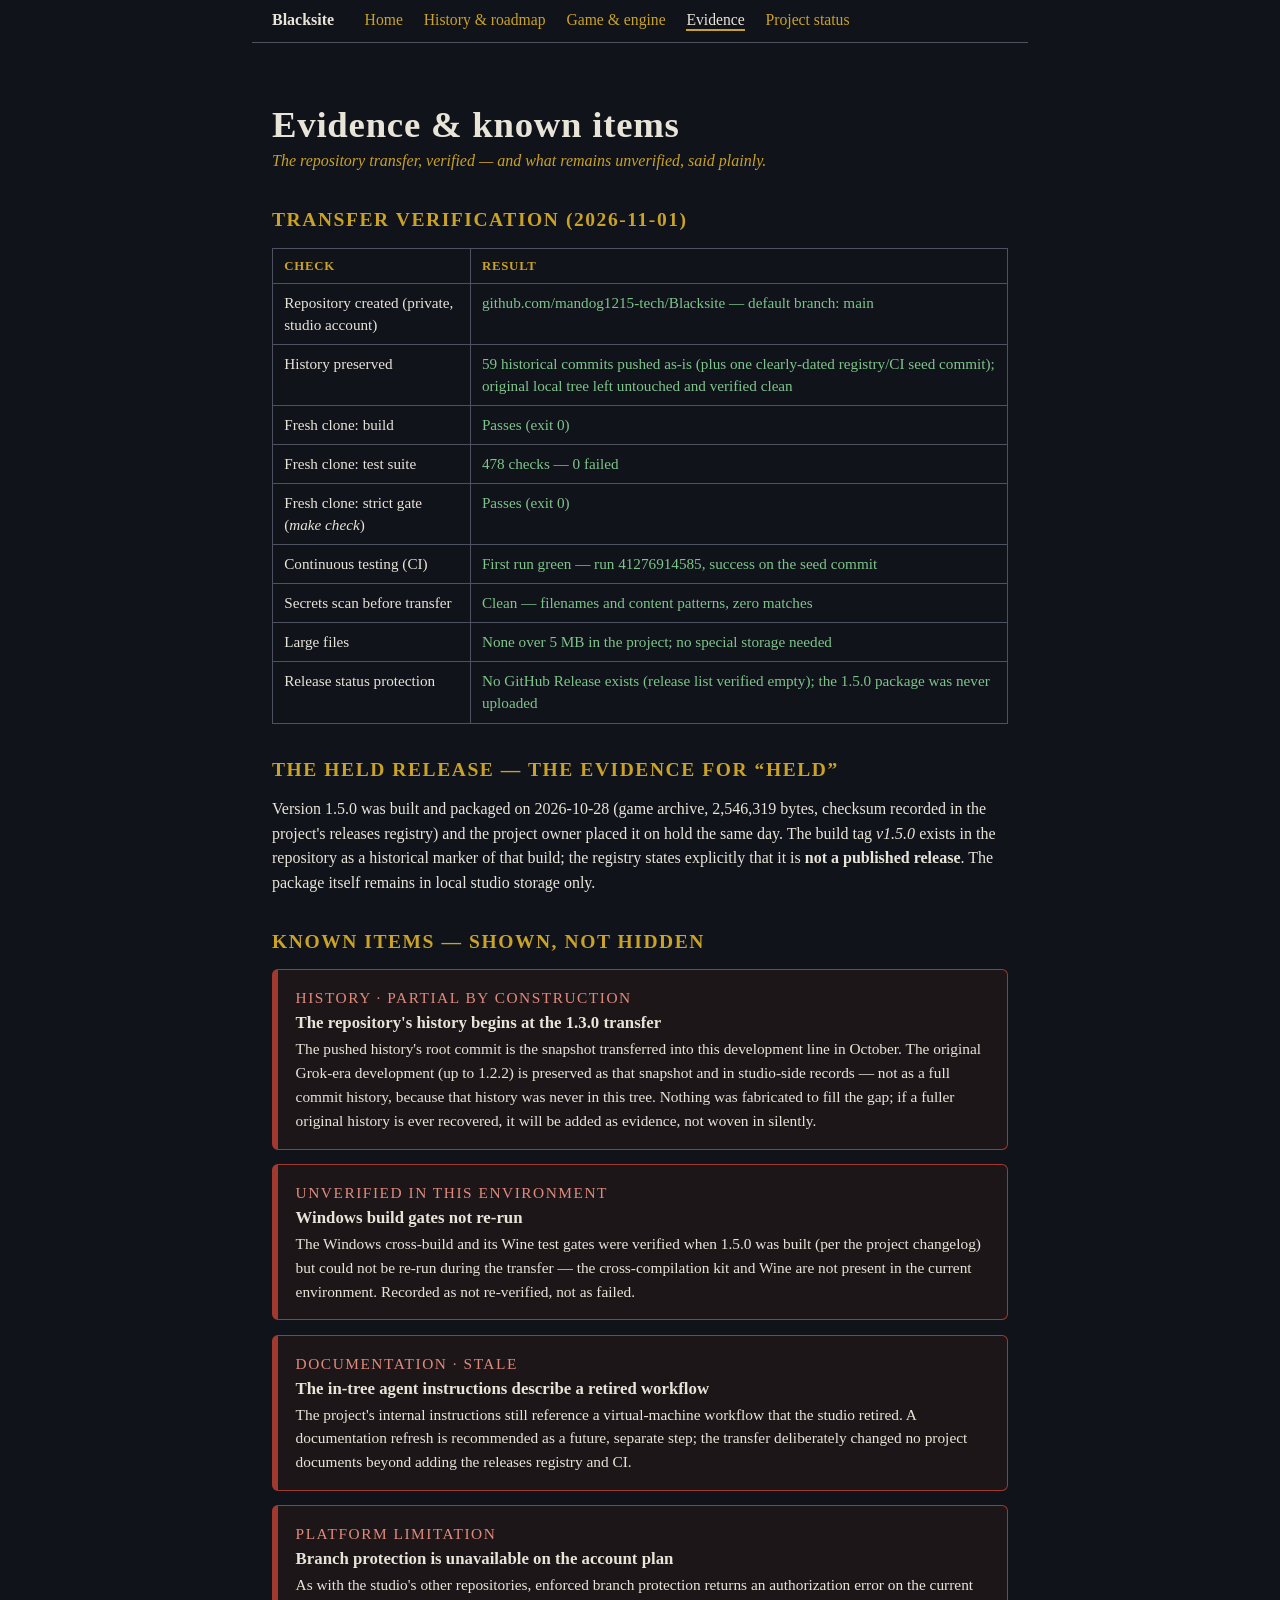
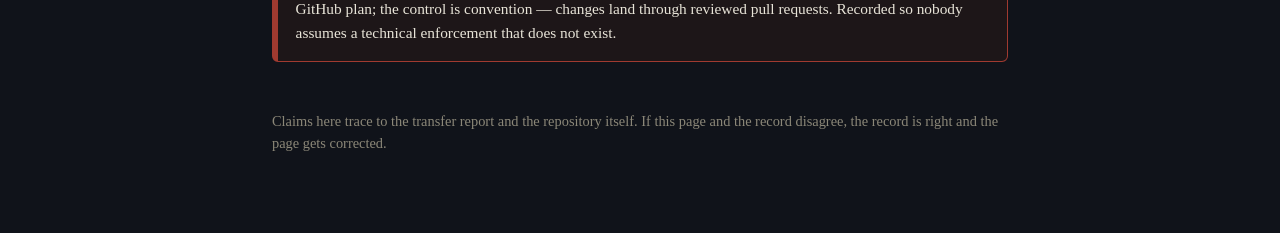
==== evidence.html @ e1870159 "Blacksite public hub: verified game/engine pages, transfer evidence, held-release status, history & " ====
<!DOCTYPE html>
<html lang="en">
<head>
<meta charset="utf-8">
<meta name="viewport" content="width=device-width, initial-scale=1">
<title>Blacksite — evidence &amp; known items</title>
<link rel="stylesheet" href="style.css">
</head>
<body>
<nav class="top">
  <span class="brand">Blacksite</span>
  <a href="index.html">Home</a>
  <a href="roadmap.html">History &amp; roadmap</a>
  <a href="systems.html">Game &amp; engine</a>
  <a class="here" href="evidence.html">Evidence</a>
  <a href="status.html">Project status</a>
</nav>
<main>
  <h1>Evidence &amp; known items</h1>
  <p class="tag">The repository transfer, verified — and what remains unverified, said plainly.</p>

  <h2>Transfer verification (2026-11-01)</h2>
  <table>
    <tr><th>Check</th><th>Result</th></tr>
    <tr><td>Repository created (private, studio account)</td><td class="ok">github.com/mandog1215-tech/Blacksite — default branch: main</td></tr>
    <tr><td>History preserved</td><td class="ok">59 historical commits pushed as-is (plus one clearly-dated registry/CI seed commit); original local tree left untouched and verified clean</td></tr>
    <tr><td>Fresh clone: build</td><td class="ok">Passes (exit 0)</td></tr>
    <tr><td>Fresh clone: test suite</td><td class="ok">478 checks — 0 failed</td></tr>
    <tr><td>Fresh clone: strict gate (<em>make check</em>)</td><td class="ok">Passes (exit 0)</td></tr>
    <tr><td>Continuous testing (CI)</td><td class="ok">First run green — run 41276914585, success on the seed commit</td></tr>
    <tr><td>Secrets scan before transfer</td><td class="ok">Clean — filenames and content patterns, zero matches</td></tr>
    <tr><td>Large files</td><td class="ok">None over 5 MB in the project; no special storage needed</td></tr>
    <tr><td>Release status protection</td><td class="ok">No GitHub Release exists (release list verified empty); the 1.5.0 package was never uploaded</td></tr>
  </table>

  <h2>The held release — the evidence for “held”</h2>
  <p>Version 1.5.0 was built and packaged on 2026-10-28 (game archive, 2,546,319
  bytes, checksum recorded in the project's releases registry) and the project owner
  placed it on hold the same day. The build tag <em>v1.5.0</em> exists in the
  repository as a historical marker of that build; the registry states explicitly
  that it is <strong>not a published release</strong>. The package itself remains in
  local studio storage only.</p>

  <h2>Known items — shown, not hidden</h2>
  <div class="card gap"><p class="st">History · Partial by construction</p>
    <h3>The repository's history begins at the 1.3.0 transfer</h3>
    <p>The pushed history's root commit is the snapshot transferred into this
    development line in October. The original Grok-era development (up to 1.2.2) is
    preserved as that snapshot and in studio-side records — not as a full commit
    history, because that history was never in this tree. Nothing was fabricated to
    fill the gap; if a fuller original history is ever recovered, it will be added
    as evidence, not woven in silently.</p></div>

  <div class="card gap"><p class="st">Unverified in this environment</p>
    <h3>Windows build gates not re-run</h3>
    <p>The Windows cross-build and its Wine test gates were verified when 1.5.0 was
    built (per the project changelog) but could not be re-run during the transfer —
    the cross-compilation kit and Wine are not present in the current environment.
    Recorded as not re-verified, not as failed.</p></div>

  <div class="card gap"><p class="st">Documentation · Stale</p>
    <h3>The in-tree agent instructions describe a retired workflow</h3>
    <p>The project's internal instructions still reference a virtual-machine
    workflow that the studio retired. A documentation refresh is recommended as a
    future, separate step; the transfer deliberately changed no project documents
    beyond adding the releases registry and CI.</p></div>

  <div class="card gap"><p class="st">Platform limitation</p>
    <h3>Branch protection is unavailable on the account plan</h3>
    <p>As with the studio's other repositories, enforced branch protection returns
    an authorization error on the current GitHub plan; the control is convention —
    changes land through reviewed pull requests. Recorded so nobody assumes a
    technical enforcement that does not exist.</p></div>

  <footer>
    <p>Claims here trace to the transfer report and the repository itself. If this
    page and the record disagree, the record is right and the page gets corrected.</p>
  </footer>
</main>
</body>
</html>
---- style.css ----
/* AirportSim public site — shared design system (Hollow Lantern house style) */
body { font-family: Georgia, 'Times New Roman', serif; margin: 0; background: #10131a; color: #e8e4d8; }
main { max-width: 46rem; margin: 0 auto; padding: 2.2rem 1.25rem 4rem; }
h1 { font-size: 2.3rem; margin-bottom: 0.2rem; letter-spacing: 0.02em; }
.tag { color: #c9a227; font-style: italic; margin-top: 0; }
h2 { color: #c9a227; margin-top: 2.2rem; font-size: 1.22rem; text-transform: uppercase; letter-spacing: 0.08em; }
h3 { font-size: 1.05rem; }
p, li { line-height: 1.55; }
a { color: #c9a227; }
footer { margin-top: 3rem; color: #8b8778; font-size: 0.9rem; }
nav.top { border-bottom: 1px solid #4c5261; padding: 0.7rem 1.25rem; display: flex; flex-wrap: wrap; gap: 0.4rem 1.3rem; max-width: 46rem; margin: 0 auto; }
nav.top a { text-decoration: none; font-size: 0.98rem; }
nav.top a.here { color: #e8e4d8; border-bottom: 2px solid #c9a227; }
nav.top .brand { font-weight: bold; color: #e8e4d8; margin-right: 0.6rem; }
.status { border: 1px solid #c9a227; padding: 0.9rem 1.1rem; border-radius: 6px; background: #171b26; }
figure { margin: 1.4rem 0; }
figure img { width: 100%; border: 1px solid #4c5261; border-radius: 6px; display: block; }
figcaption { color: #bdb8a6; font-size: 0.92rem; line-height: 1.5; margin-top: 0.5rem; }
figcaption strong { color: #e8e4d8; }
.nums { display: flex; flex-wrap: wrap; gap: 0.6rem; margin: 1rem 0; }
.nums div { border: 1px solid #4c5261; border-radius: 6px; background: #171b26; padding: 0.6rem 0.9rem; }
.nums b { display: block; font-size: 1.25rem; color: #c9a227; }
.nums span { font-size: 0.85rem; color: #bdb8a6; }
.card { border: 1px solid #4c5261; border-left: 6px solid #4c5261; border-radius: 6px; background: #171b26; padding: 0.8rem 1.1rem; margin: 0.9rem 0; }
.card h3 { margin: 0 0 0.25rem; }
.card p { margin: 0.2rem 0; font-size: 0.96rem; }
.st { font-size: 0.78rem; text-transform: uppercase; letter-spacing: 0.1em; color: #bdb8a6; }
.st.ok { color: #7fc48a; } .st.mid { color: #c9a227; } .st.low { color: #8b8778; } .st.no { color: #e08a7d; }
.gap { border-color: #a03a30; border-left-color: #a03a30; background: #1d1618; }
.gap .st { color: #e08a7d; }
table { border-collapse: collapse; width: 100%; margin: 1rem 0; font-size: 0.95rem; }
th, td { border: 1px solid #4c5261; padding: 0.5rem 0.7rem; text-align: left; vertical-align: top; line-height: 1.45; }
th { color: #c9a227; text-transform: uppercase; letter-spacing: 0.06em; font-size: 0.8rem; }
.ok { color: #7fc48a; } .bad { color: #e08a7d; }
.diagram { border: 1px solid #4c5261; border-radius: 6px; background: #171b26; padding: 1rem; margin: 1.2rem 0; overflow-x: auto; }
.diagram p.cap { color: #bdb8a6; font-size: 0.9rem; margin: 0.6rem 0 0; }
svg text { font-family: Georgia, serif; }
.stage { border: 1px solid #4c5261; border-left: 6px solid #4c5261; border-radius: 6px; background: #171b26; padding: 0.8rem 1.1rem; margin: 0 0 0.2rem; }
.stage h3 { margin: 0 0 0.25rem; }
.stage p { margin: 0.2rem 0; font-size: 0.95rem; }
.done { border-left-color: #3f7d46; } .done .st { color: #7fc48a; }
.now { border-color: #4a7fb5; border-left-color: #4a7fb5; background: #16202f; } .now .st { color: #9cc0e8; }
.gate { border-left-color: #c9a227; } .gate .st { color: #c9a227; }
.arrow { text-align: center; color: #8b8778; font-size: 1.15rem; line-height: 1.5; }
.arrow small { display: block; font-size: 0.8rem; letter-spacing: 0.04em; }
.legend { display: flex; flex-wrap: wrap; gap: 0.5rem 1.2rem; margin: 1.2rem 0 0.4rem; font-size: 0.92rem; }
.legend span::before { content: ""; display: inline-block; width: 0.8rem; height: 0.8rem; border-radius: 3px; margin-right: 0.45rem; vertical-align: -0.08rem; }
.lg-done::before { background: #3f7d46; } .lg-now::before { background: #4a7fb5; } .lg-gate::before { background: #c9a227; } .lg-next::before { background: #4c5261; }
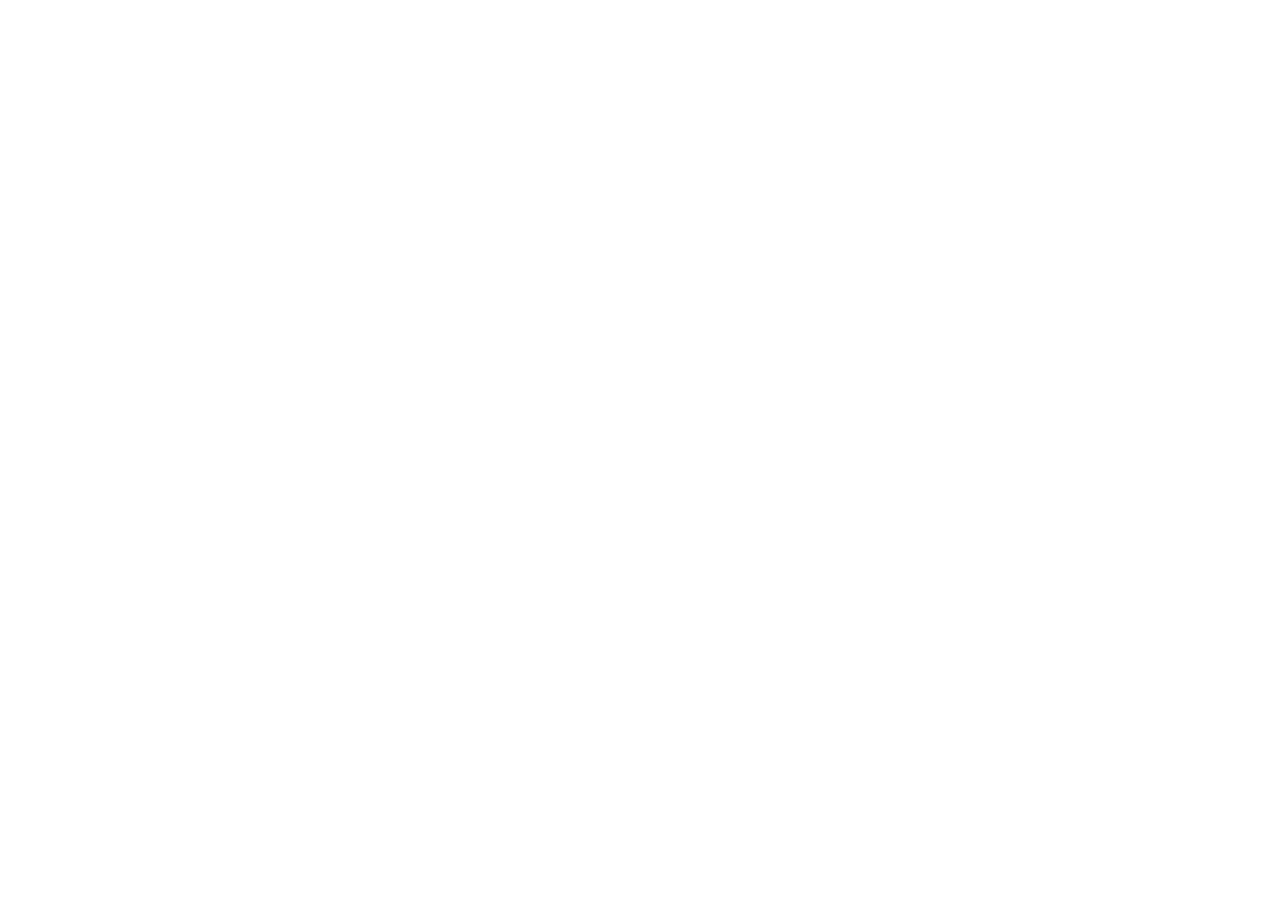
==== commit ff697914: "Cutover: redirect all pages to Hollow Lantern Interactive Authorized by the owner 2026-11-01 after t" ====
--- a/evidence.html
+++ b/evidence.html
@@ -2,80 +2,19 @@
 <html lang="en">
 <head>
 <meta charset="utf-8">
+<title>Moved — Hollow Lantern Interactive</title>
+<meta http-equiv="refresh" content="0; url=https://mandog1215-tech.github.io/hollow-lantern/projects/blacksite/evidence.html">
+<link rel="canonical" href="https://mandog1215-tech.github.io/hollow-lantern/projects/blacksite/evidence.html">
 <meta name="viewport" content="width=device-width, initial-scale=1">
-<title>Blacksite — evidence &amp; known items</title>
-<link rel="stylesheet" href="style.css">
+<style>body{font-family:Georgia,'Times New Roman',serif;background:#0c0e13;color:#ece7d9;margin:0;padding:2.5rem 1.25rem}main{max-width:40rem;margin:0 auto}a{color:#c9a227}h1{font-size:1.6rem}</style>
 </head>
 <body>
-<nav class="top">
-  <span class="brand">Blacksite</span>
-  <a href="index.html">Home</a>
-  <a href="roadmap.html">History &amp; roadmap</a>
-  <a href="systems.html">Game &amp; engine</a>
-  <a class="here" href="evidence.html">Evidence</a>
-  <a href="status.html">Project status</a>
-</nav>
 <main>
-  <h1>Evidence &amp; known items</h1>
-  <p class="tag">The repository transfer, verified — and what remains unverified, said plainly.</p>
-
-  <h2>Transfer verification (2026-11-01)</h2>
-  <table>
-    <tr><th>Check</th><th>Result</th></tr>
-    <tr><td>Repository created (private, studio account)</td><td class="ok">github.com/mandog1215-tech/Blacksite — default branch: main</td></tr>
-    <tr><td>History preserved</td><td class="ok">59 historical commits pushed as-is (plus one clearly-dated registry/CI seed commit); original local tree left untouched and verified clean</td></tr>
-    <tr><td>Fresh clone: build</td><td class="ok">Passes (exit 0)</td></tr>
-    <tr><td>Fresh clone: test suite</td><td class="ok">478 checks — 0 failed</td></tr>
-    <tr><td>Fresh clone: strict gate (<em>make check</em>)</td><td class="ok">Passes (exit 0)</td></tr>
-    <tr><td>Continuous testing (CI)</td><td class="ok">First run green — run 41276914585, success on the seed commit</td></tr>
-    <tr><td>Secrets scan before transfer</td><td class="ok">Clean — filenames and content patterns, zero matches</td></tr>
-    <tr><td>Large files</td><td class="ok">None over 5 MB in the project; no special storage needed</td></tr>
-    <tr><td>Release status protection</td><td class="ok">No GitHub Release exists (release list verified empty); the 1.5.0 package was never uploaded</td></tr>
-  </table>
-
-  <h2>The held release — the evidence for “held”</h2>
-  <p>Version 1.5.0 was built and packaged on 2026-10-28 (game archive, 2,546,319
-  bytes, checksum recorded in the project's releases registry) and the project owner
-  placed it on hold the same day. The build tag <em>v1.5.0</em> exists in the
-  repository as a historical marker of that build; the registry states explicitly
-  that it is <strong>not a published release</strong>. The package itself remains in
-  local studio storage only.</p>
-
-  <h2>Known items — shown, not hidden</h2>
-  <div class="card gap"><p class="st">History · Partial by construction</p>
-    <h3>The repository's history begins at the 1.3.0 transfer</h3>
-    <p>The pushed history's root commit is the snapshot transferred into this
-    development line in October. The original Grok-era development (up to 1.2.2) is
-    preserved as that snapshot and in studio-side records — not as a full commit
-    history, because that history was never in this tree. Nothing was fabricated to
-    fill the gap; if a fuller original history is ever recovered, it will be added
-    as evidence, not woven in silently.</p></div>
-
-  <div class="card gap"><p class="st">Unverified in this environment</p>
-    <h3>Windows build gates not re-run</h3>
-    <p>The Windows cross-build and its Wine test gates were verified when 1.5.0 was
-    built (per the project changelog) but could not be re-run during the transfer —
-    the cross-compilation kit and Wine are not present in the current environment.
-    Recorded as not re-verified, not as failed.</p></div>
-
-  <div class="card gap"><p class="st">Documentation · Stale</p>
-    <h3>The in-tree agent instructions describe a retired workflow</h3>
-    <p>The project's internal instructions still reference a virtual-machine
-    workflow that the studio retired. A documentation refresh is recommended as a
-    future, separate step; the transfer deliberately changed no project documents
-    beyond adding the releases registry and CI.</p></div>
-
-  <div class="card gap"><p class="st">Platform limitation</p>
-    <h3>Branch protection is unavailable on the account plan</h3>
-    <p>As with the studio's other repositories, enforced branch protection returns
-    an authorization error on the current GitHub plan; the control is convention —
-    changes land through reviewed pull requests. Recorded so nobody assumes a
-    technical enforcement that does not exist.</p></div>
-
-  <footer>
-    <p>Claims here trace to the transfer report and the repository itself. If this
-    page and the record disagree, the record is right and the page gets corrected.</p>
-  </footer>
+<h1>This page has moved</h1>
+<p>Blacksite — evidence now lives on the unified Hollow Lantern Interactive website.
+You are being redirected automatically.</p>
+<p>If the redirect does not work, continue to:
+<a href="https://mandog1215-tech.github.io/hollow-lantern/projects/blacksite/evidence.html">https://mandog1215-tech.github.io/hollow-lantern/projects/blacksite/evidence.html</a></p>
 </main>
 </body>
 </html>
